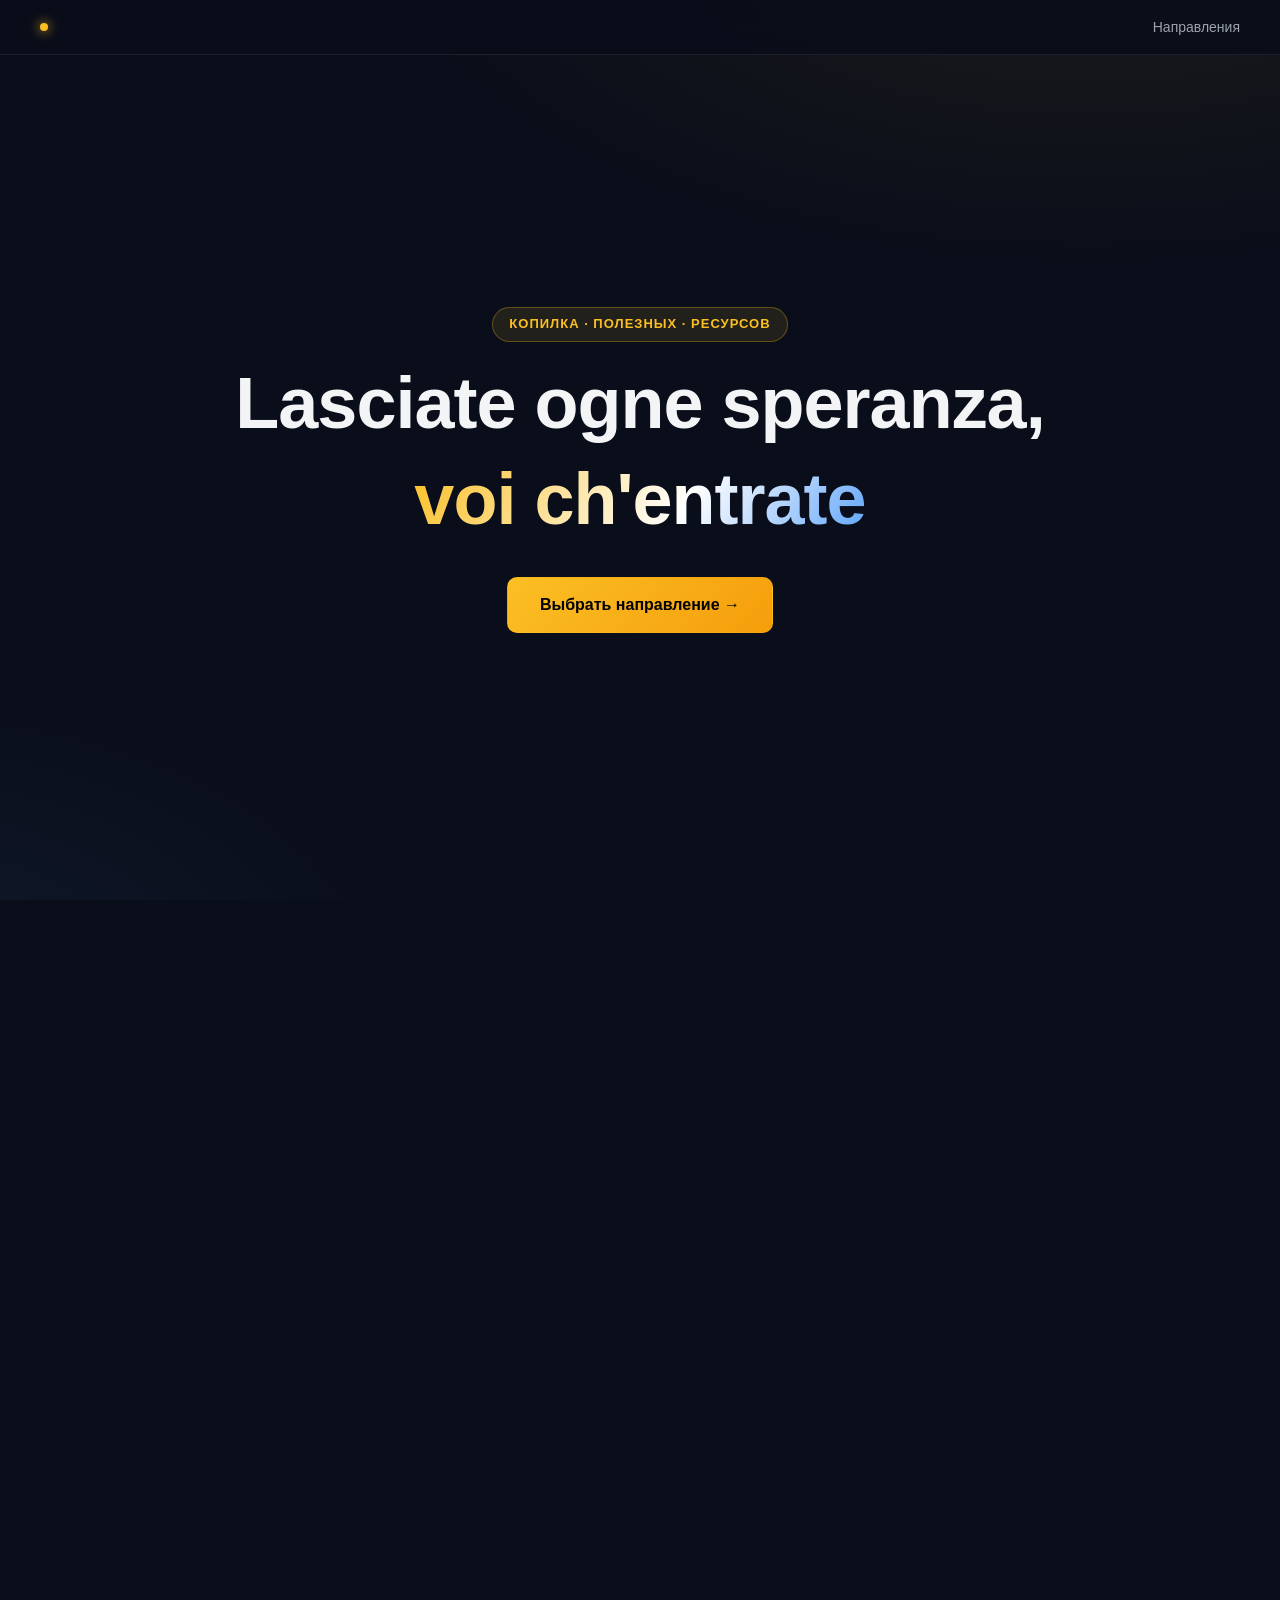
==== index.html @ 6b51346e "28.10" ====
<!DOCTYPE html>
<html lang="ru">
<head>
<meta charset="UTF-8">
<meta name="viewport" content="width=device-width, initial-scale=1.0">
<title>Ваше Имя — Преподаватель языков</title>
<link rel="stylesheet" href="css/base.css">
<link rel="stylesheet" href="css/hub.css">

</head>
<body>

<!-- NAVIGATION -->
<nav class="nav-top">
  <div class="brand">
    <span class="brand-dot"></span>
  </div>
  <div class="nav-links">
    <a href="#directions">Направления</a>

  </div>
</nav>

<!-- HERO -->
<section class="hero">
  <div class="hero-content">
    <div class="hero-badge">Копилка · полезных · ресурсов </div>
    <h1>Lasciate ogne speranza,</h1>
    <h1><span class="grad">voi ch'entrate</span></h1>
    <div class="hero-buttons">
      <a href="#directions" class="btn btn-primary">Выбрать направление →</a>
    </div>
  </div>
</section>

<!-- DIRECTIONS -->
<section class="section" id="directions">
  <h2>Направления</h2>
  <p class="section-lead">Выберите интересующий вас раздел. В каждом — уроки, материалы и интерактивные тесты.</p>
  
  <div class="cards-grid">
    <a href="english/english.html" class="card card-large">
      <div class="card-flag">🇬🇧</div>
      <h3>English</h3>
      <p>Английский язык для IT-колледжа: от рутины до косвенной речи. Интерактивные уроки, тесты с автопроверкой, материалы для самостоятельной работы.</p>
      <div class="card-tags">
        <span class="tag">15+ уроков</span>
        <span class="tag">Тесты</span>
        <span class="tag">Speaking</span>
      </div>
      <div class="card-arrow">Перейти →</div>
    </a>
    
    <a href="deutsch/" class="card card-large">
      <div class="card-flag">🇩🇪</div>
      <h3>Deutsch</h3>
      <p>Немецкий язык: базовый курс для начинающих. Грамматика, лексика, диалоги и произношение.</p>
      <div class="card-tags">
        <span class="tag">Скоро</span>
      </div>
      <div class="card-arrow">Перейти →</div>
    </a>
    
    <a href="linguistic/" class="card card-large">
      <div class="card-flag">📚</div>
      <h3>Linguistic</h3>
      <p>Лингвистика: статьи, исследования, теоретические материалы по языкознанию и методике преподавания.</p>
      <div class="card-tags">
        <span class="tag">Скоро</span>
      </div>
      <div class="card-arrow">Перейти →</div>
    </a>
  </div>
</section>

<!-- ABOUT
<section class="section section-alt" id="about">
  <div class="container-narrow">
    <h2>Обо мне</h2>
    <p class="section-lead">Немного о том, кто стоит за этими материалами.</p>
    <div class="about-text">
      <p>Здесь будет ваш рассказ: образование, опыт, подход к преподаванию, интересы. Этот блок поможет студентам и коллегам узнать вас лучше.</p>
      <p>Можно добавить ссылки на публикации, курсы, проекты.</p>
    </div>
  </div>
</section> -->



<!-- FOOTER -->
<footer class="footer">
  <div class="footer-content">
    <div class="footer-brand">
      <span class="brand-dot"></span>
      <span>Viel Glück · Viel Spaß</span>
    </div>
    <div class="footer-copy">© 2026 · Все материалы сайта</div>
  </div>
</footer>

</body>
</html>
---- css/base.css ----
/* ===== ПЕРЕМЕННЫЕ ===== */
:root {
  --bg: #0a0e1a;
  --bg-2: #111827;
  --accent: #fbbf24;
  --accent-2: #60a5fa;
  --accent-3: #f472b6;
  --accent-4: #34d399;
  --accent-5: #a78bfa;
  --danger: #ef4444;
  --text: #f3f4f6;
  --muted: #9ca3af;
  --border: rgba(255, 255, 255, 0.08);
}

/* ===== БАЗА ===== */
* { margin: 0; padding: 0; box-sizing: border-box; scroll-behavior: smooth; }
html, body {
  height: 100%;
  background: var(--bg);
  color: var(--text);
  font-family: 'Inter', -apple-system, BlinkMacSystemFont, 'Segoe UI', sans-serif;
  line-height: 1.6;
  overflow-x: hidden;
}
a { color: inherit; text-decoration: none; }

/* ===== ТИПОГРАФИКА ===== */
h1 { font-size: clamp(40px, 6vw, 72px); font-weight: 800; line-height: 1.05; letter-spacing: -1px; margin-bottom: 20px; }
h1 .grad {
  background: linear-gradient(120deg, var(--accent) 0%, #fff 60%, var(--accent-2) 100%);
  -webkit-background-clip: text; background-clip: text; -webkit-text-fill-color: transparent;
}
h2 { font-size: clamp(28px, 3.5vw, 44px); font-weight: 700; line-height: 1.15; margin-bottom: 16px; letter-spacing: -0.5px; color: #fff; }
h3 { font-size: 22px; font-weight: 700; margin-bottom: 10px; color: #fff; }
.lead { font-size: clamp(16px, 1.4vw, 20px); color: var(--muted); max-width: 780px; line-height: 1.6; }
.section-lead { font-size: 17px; color: var(--muted); max-width: 700px; margin: 0 auto 40px; text-align: center; }

/* ===== НАВИГАЦИЯ ===== */
.nav-top {
  position: fixed; top: 0; left: 0; right: 0;
  background: rgba(10, 14, 26, 0.9);
  backdrop-filter: blur(12px);
  border-bottom: 1px solid var(--border);
  padding: 16px 40px;
  display: flex; justify-content: space-between; align-items: center;
  z-index: 100;
}
.brand { display: flex; align-items: center; gap: 10px; font-size: 12px; letter-spacing: 2px; text-transform: uppercase; color: var(--muted); font-weight: 600; }
.brand-dot { width: 8px; height: 8px; border-radius: 50%; background: var(--accent); box-shadow: 0 0 12px var(--accent); }
.nav-links { display: flex; gap: 30px; list-style: none; }
.nav-links a { color: var(--muted); font-size: 14px; font-weight: 500; transition: color .2s; }
.nav-links a:hover { color: var(--accent); }

/* ===== КНОПКИ ===== */
.btn { display: inline-block; padding: 14px 32px; font-size: 16px; font-weight: 700; border-radius: 10px; cursor: pointer; transition: all .3s; border: 1px solid transparent; text-align: center; }
.btn-primary { background: linear-gradient(135deg, var(--accent), #f59e0b); color: #000; }
.btn-primary:hover { transform: translateY(-3px); box-shadow: 0 10px 30px rgba(251,191,36,0.3); }
.btn-secondary { background: transparent; border-color: var(--accent); color: var(--accent); }
.btn-secondary:hover { background: rgba(251,191,36,0.1); }

/* ===== УТИЛИТЫ ===== */
.text-accent { color: var(--accent); }
.text-blue { color: var(--accent-2); }
.text-pink { color: var(--accent-3); }
.text-green { color: var(--accent-4); }
.text-purple { color: var(--accent-5); }

@media (max-width: 768px) {
  .nav-top { padding: 14px 20px; flex-direction: column; gap: 10px; }
  .nav-links { gap: 18px; }
}

/* ===== ПЕРЕМЕННЫЕ ===== */
:root {
  --bg: #0a0e1a;
  --bg-2: #111827;
  --accent: #fbbf24;
  --accent-2: #60a5fa;
  --accent-3: #f472b6;
  --accent-4: #34d399;
  --accent-5: #a78bfa;
  --danger: #ef4444;
  --text: #f3f4f6;
  --muted: #9ca3af;
  --border: rgba(255, 255, 255, 0.08);
}

/* ===== БАЗА ===== */
* { margin: 0; padding: 0; box-sizing: border-box; scroll-behavior: smooth; }
html, body {
  height: 100%;
  background: var(--bg);
  color: var(--text);
  font-family: 'Inter', -apple-system, BlinkMacSystemFont, 'Segoe UI', sans-serif;
  line-height: 1.6;
  overflow-x: hidden;
}
a { color: inherit; text-decoration: none; }

/* ===== ТИПОГРАФИКА ===== */
h1 { font-size: clamp(40px, 6vw, 72px); font-weight: 800; line-height: 1.05; letter-spacing: -1px; margin-bottom: 20px; }
h1 .grad {
  background: linear-gradient(120deg, var(--accent) 0%, #fff 60%, var(--accent-2) 100%);
  -webkit-background-clip: text; background-clip: text; -webkit-text-fill-color: transparent;
}
h2 { font-size: clamp(28px, 3.5vw, 44px); font-weight: 700; line-height: 1.15; margin-bottom: 16px; letter-spacing: -0.5px; color: #fff; }
h3 { font-size: 22px; font-weight: 700; margin-bottom: 10px; color: #fff; }
.lead { font-size: clamp(16px, 1.4vw, 20px); color: var(--muted); max-width: 780px; line-height: 1.6; }
.section-lead { font-size: 17px; color: var(--muted); max-width: 700px; margin: 0 auto 40px; text-align: center; }

/* ===== НАВИГАЦИЯ ===== */
.nav-top {
  position: fixed; top: 0; left: 0; right: 0;
  background: rgba(10, 14, 26, 0.9);
  backdrop-filter: blur(12px);
  border-bottom: 1px solid var(--border);
  padding: 16px 40px;
  display: flex; justify-content: space-between; align-items: center;
  z-index: 100;
}
.brand { display: flex; align-items: center; gap: 10px; font-size: 12px; letter-spacing: 2px; text-transform: uppercase; color: var(--muted); font-weight: 600; }
.brand-dot { width: 8px; height: 8px; border-radius: 50%; background: var(--accent); box-shadow: 0 0 12px var(--accent); }
.nav-links { display: flex; gap: 30px; list-style: none; }
.nav-links a { color: var(--muted); font-size: 14px; font-weight: 500; transition: color .2s; }
.nav-links a:hover { color: var(--accent); }

/* ===== HERO ===== */
.hero {
  min-height: 100vh;
  display: flex;
  align-items: center;
  justify-content: center;
  text-align: center;
  padding: 120px 20px 80px;
  background:
    radial-gradient(1200px 600px at 85% -10%, rgba(251,191,36,0.08), transparent 60%),
    radial-gradient(900px 500px at -10% 110%, rgba(96,165,250,0.08), transparent 60%);
}
.hero-content { max-width: 900px; }
.hero-badge {
  display: inline-block;
  padding: 6px 16px;
  background: rgba(251,191,36,0.1);
  border: 1px solid rgba(251,191,36,0.3);
  border-radius: 20px;
  color: var(--accent);
  font-size: 13px;
  letter-spacing: 1px;
  margin-bottom: 24px;
  text-transform: uppercase;
  font-weight: 600;
}
.hero-buttons {
  margin-top: 40px;
  display: flex;
  gap: 15px;
  justify-content: center;
  flex-wrap: wrap;
}

/* ===== КНОПКИ ===== */
.btn { display: inline-block; padding: 14px 32px; font-size: 16px; font-weight: 700; border-radius: 10px; cursor: pointer; transition: all .3s; border: 1px solid transparent; text-align: center; }
.btn-primary { background: linear-gradient(135deg, var(--accent), #f59e0b); color: #000; }
.btn-primary:hover { transform: translateY(-3px); box-shadow: 0 10px 30px rgba(251,191,36,0.3); }
.btn-secondary { background: transparent; border-color: var(--accent); color: var(--accent); }
.btn-secondary:hover { background: rgba(251,191,36,0.1); }

/* ===== СЕКЦИИ ===== */
.section { padding: 100px 20px; text-align: center; }
.section-alt { background: var(--bg-2); }
.container-narrow { max-width: 800px; margin: 0 auto; }

/* ===== КАРТОЧКИ НАПРАВЛЕНИЙ ===== */
.cards-grid {
  display: grid;
  grid-template-columns: repeat(auto-fit, minmax(320px, 1fr));
  gap: 24px;
  max-width: 1200px;
  margin: 0 auto;
}
.card {
  background: rgba(255,255,255,0.03);
  border: 1px solid var(--border);
  border-radius: 16px;
  padding: 32px;
  text-align: left;
  transition: all .3s;
  position: relative;
  overflow: hidden;
}
.card:hover {
  transform: translateY(-5px);
  border-color: var(--accent);
  box-shadow: 0 15px 40px rgba(251,191,36,0.15);
}
.card-flag { font-size: 56px; margin-bottom: 16px; }
.card h3 { font-size: 28px; margin-bottom: 12px; }
.card p { color: var(--muted); font-size: 15px; line-height: 1.6; margin-bottom: 16px; }
.card-tags { display: flex; gap: 8px; flex-wrap: wrap; margin-bottom: 20px; }
.tag {
  padding: 4px 12px;
  background: rgba(251,191,36,0.1);
  color: var(--accent);
  border-radius: 20px;
  font-size: 12px;
  font-weight: 600;
  letter-spacing: 0.5px;
}
.card-arrow {
  color: var(--accent);
  font-weight: 600;
  font-size: 14px;
  letter-spacing: 0.5px;
  transition: transform .2s;
}
.card:hover .card-arrow { transform: translateX(5px); }

/* ===== ABOUT ===== */
.about-text {
  text-align: left;
  background: rgba(255,255,255,0.03);
  border: 1px solid var(--border);
  border-radius: 16px;
  padding: 32px;
  font-size: 17px;
  line-height: 1.8;
  color: #d1d5db;
}
.about-text p { margin-bottom: 16px; }
.about-text p:last-child { margin-bottom: 0; }

/* ===== КОНТАКТЫ ===== */
.contacts-grid {
  display: grid;
  grid-template-columns: repeat(auto-fit, minmax(220px, 1fr));
  gap: 20px;
  max-width: 800px;
  margin: 0 auto;
}
.contact-card {
  background: rgba(255,255,255,0.03);
  border: 1px solid var(--border);
  border-radius: 12px;
  padding: 24px;
  text-align: center;
  transition: all .3s;
}
.contact-card:hover {
  border-color: var(--accent);
  transform: translateY(-3px);
}
.contact-icon { font-size: 36px; margin-bottom: 10px; }
.contact-label { font-size: 12px; color: var(--muted); text-transform: uppercase; letter-spacing: 1px; margin-bottom: 6px; }
.contact-value { color: var(--accent); font-weight: 600; font-size: 15px; word-break: break-all; }

/* ===== FOOTER ===== */
.footer {
  border-top: 1px solid var(--border);
  padding: 30px 40px;
  background: var(--bg-2);
}
.footer-content {
  max-width: 1200px;
  margin: 0 auto;
  display: flex;
  justify-content: space-between;
  align-items: center;
  flex-wrap: wrap;
  gap: 15px;
}
.footer-brand { display: flex; align-items: center; gap: 10px; font-size: 13px; color: var(--muted); }
.footer-copy { font-size: 13px; color: var(--muted); }

/* ===== АДАПТИВ ===== */
@media (max-width: 768px) {
  .nav-top { padding: 14px 20px; flex-direction: column; gap: 10px; }
  .nav-links { gap: 18px; }
  .section { padding: 60px 20px; }
  .hero { padding: 100px 20px 60px; }
  .card { padding: 24px; }
  .footer-content { flex-direction: column; text-align: center; }
}

/* ===== УТИЛИТЫ ===== */
.text-accent { color: var(--accent); }
.text-blue { color: var(--accent-2); }
.text-pink { color: var(--accent-3); }
.text-green { color: var(--accent-4); }
.text-purple { color: var(--accent-5); }
---- css/hub.css ----
/* ===== HUB STYLES ===== */

.hub-container {
  max-width: 1200px;
  margin: 0 auto;
  padding: 100px 20px 60px;
}

.hub-header {
  text-align: center;
  margin-bottom: 60px;
}

.hub-flag {
  font-size: 80px;
  margin-bottom: 20px;
}

.hub-section {
  margin-bottom: 60px;
}

.hub-section h2 {
  text-align: center;
  margin-bottom: 10px;
}

.hub-grid {
  display: grid;
  grid-template-columns: repeat(auto-fit, minmax(320px, 1fr));
  gap: 20px;
  margin-top: 30px;
}

.hub-card {
  background: rgba(255,255,255,0.03);
  border: 1px solid var(--border);
  border-radius: 16px;
  padding: 28px;
  text-decoration: none;
  color: inherit;
  transition: all 0.3s;
  display: flex;
  gap: 20px;
  align-items: flex-start;
  position: relative;
}

.hub-card:hover {
  transform: translateY(-5px);
  border-color: var(--accent);
  box-shadow: 0 15px 40px rgba(251,191,36,0.15);
}

.hub-card-num {
  font-size: 48px;
  font-weight: 900;
  color: var(--accent);
  flex-shrink: 0;
  line-height: 1;
}

.hub-card-content {
  flex: 1;
}

.hub-card-content h3 {
  font-size: 20px;
  margin-bottom: 8px;
  color: #fff;
}

.hub-card-content p {
  color: var(--muted);
  font-size: 14px;
  line-height: 1.5;
  margin-bottom: 12px;
}

.hub-card-meta {
  display: flex;
  gap: 8px;
  flex-wrap: wrap;
}

.hub-tag {
  padding: 4px 10px;
  background: rgba(251,191,36,0.1);
  color: var(--accent);
  border-radius: 20px;
  font-size: 12px;
  font-weight: 600;
}

.hub-card-arrow {
  color: var(--accent);
  font-weight: 600;
  font-size: 14px;
  position: absolute;
  right: 28px;
  bottom: 28px;
  transition: transform 0.2s;
}

.hub-card:hover .hub-card-arrow {
  transform: translateX(5px);
}

.hub-footer {
  text-align: center;
  margin-top: 60px;
}

.loading, .empty, .error {
  text-align: center;
  padding: 40px;
  color: var(--muted);
  font-size: 16px;
  grid-column: 1 / -1;
}

.error {
  color: #fca5a5;
  background: rgba(239,68,68,0.1);
  border: 1px solid var(--danger);
  border-radius: 12px;
}

.error small {
  display: block;
  margin-top: 10px;
  font-size: 13px;
  opacity: 0.8;
}

@media (max-width: 768px) {
  .hub-container { padding: 80px 15px 40px; }
  .hub-flag { font-size: 60px; }
  .hub-card { flex-direction: column; gap: 15px; }
  .hub-card-arrow { position: static; margin-top: 10px; }
}


/* ===== ПАРЫ МАТЕРИАЛ + ТЕСТ ===== */

.pairs-list {
  display: flex;
  flex-direction: column;
  gap: 20px;
  margin-top: 30px;
}

.pair-card {
  display: grid;
  grid-template-columns: 1fr auto 1fr;
  gap: 20px;
  align-items: stretch;
  background: rgba(255,255,255,0.02);
  border: 1px solid var(--border);
  border-radius: 16px;
  padding: 24px;
  transition: all 0.3s;
}

.pair-card:hover {
  border-color: var(--accent);
  box-shadow: 0 10px 30px rgba(251,191,36,0.1);
}

.pair-material-link {
  display: flex;
  gap: 20px;
  text-decoration: none;
  color: inherit;
  align-items: flex-start;
}

.pair-num {
  font-size: 48px;
  font-weight: 900;
  color: var(--accent);
  flex-shrink: 0;
  line-height: 1;
}

.pair-content {
  flex: 1;
}

.pair-type {
  font-size: 11px;
  color: var(--muted);
  text-transform: uppercase;
  letter-spacing: 1.5px;
  margin-bottom: 6px;
  font-weight: 600;
}

.pair-content h3 {
  font-size: 20px;
  margin-bottom: 8px;
  color: #fff;
}

.pair-content p {
  color: var(--muted);
  font-size: 14px;
  line-height: 1.5;
  margin-bottom: 12px;
}

.pair-arrow {
  display: flex;
  align-items: center;
  justify-content: center;
  font-size: 32px;
  color: var(--accent);
  font-weight: 300;
}

.pair-test {
  display: flex;
  align-items: center;
}

.pair-test-btn {
  display: flex;
  flex-direction: column;
  gap: 8px;
  padding: 20px;
  background: linear-gradient(135deg, rgba(96,165,250,0.1), rgba(167,139,250,0.1));
  border: 1px solid rgba(96,165,250,0.3);
  border-radius: 12px;
  text-decoration: none;
  color: var(--accent-2);
  font-weight: 700;
  font-size: 16px;
  transition: all 0.3s;
  width: 100%;
  text-align: center;
}

.pair-test-btn:hover {
  transform: translateY(-3px);
  border-color: var(--accent-2);
  box-shadow: 0 10px 25px rgba(96,165,250,0.2);
  color: #fff;
}

.pair-test-meta {
  font-size: 12px;
  color: var(--muted);
  font-weight: 500;
}

.pair-no-test {
  width: 100%;
  padding: 20px;
  text-align: center;
  color: var(--muted);
  font-size: 14px;
  font-style: italic;
  background: rgba(255,255,255,0.02);
  border: 1px dashed var(--border);
  border-radius: 12px;
}

/* ===== ИТОГОВЫЙ ТЕСТ ===== */

.final-section {
  margin-top: 80px;
  padding-top: 60px;
  border-top: 2px solid var(--border);
}

.final-test-card {
  display: flex;
  gap: 30px;
  align-items: center;
  padding: 40px;
  background: linear-gradient(135deg, rgba(251,191,36,0.08), rgba(52,211,153,0.08));
  border: 2px solid var(--accent);
  border-radius: 20px;
  text-decoration: none;
  color: inherit;
  transition: all 0.3s;
  max-width: 900px;
  margin: 30px auto 0;
}

.final-test-card:hover {
  transform: translateY(-5px);
  box-shadow: 0 20px 50px rgba(251,191,36,0.25);
  border-color: var(--accent-4);
}

.final-test-icon {
  font-size: 72px;
  flex-shrink: 0;
}

.final-test-content {
  flex: 1;
}

.final-test-label {
  font-size: 12px;
  letter-spacing: 3px;
  color: var(--accent);
  font-weight: 700;
  margin-bottom: 8px;
  text-transform: uppercase;
}

.final-test-content h3 {
  font-size: 28px;
  margin-bottom: 10px;
  color: #fff;
}

.final-test-content p {
  color: var(--muted);
  font-size: 15px;
  margin-bottom: 15px;
}

.final-test-arrow {
  font-size: 20px;
  color: var(--accent);
  font-weight: 700;
  transition: transform 0.2s;
}

.final-test-card:hover .final-test-arrow {
  transform: translateX(8px);
}

/* ===== ПОДЗАГОЛОВОК СЕКЦИИ ===== */

.section-subtitle {
  font-size: 18px;
  color: var(--accent-2);
  margin: 30px 0 15px;
  font-weight: 600;
  letter-spacing: 0.5px;
}

/* ===== АДАПТИВ ===== */

@media (max-width: 900px) {
  .pair-card {
    grid-template-columns: 1fr;
    gap: 15px;
  }
  .pair-arrow {
    font-size: 24px;
    transform: rotate(90deg);
    padding: 5px 0;
  }
  .final-test-card {
    flex-direction: column;
    text-align: center;
    padding: 30px 20px;
    gap: 15px;
  }
  .final-test-icon {
    font-size: 56px;
  }
  .final-test-content h3 {
    font-size: 22px;
  }
}


/* ===== ПЕРЕКЛЮЧАТЕЛЬ ГРУПП ===== */

.group-switcher {
  background: rgba(255,255,255,0.03);
  border: 1px solid var(--border);
  border-radius: 16px;
  padding: 24px;
  margin-bottom: 40px;
  text-align: center;
}

.group-switcher-label {
  font-size: 14px;
  color: var(--muted);
  margin-bottom: 15px;
  letter-spacing: 0.5px;
  text-transform: uppercase;
  font-weight: 600;
}

.group-buttons {
  display: flex;
  gap: 10px;
  justify-content: center;
  flex-wrap: wrap;
}

.group-btn {
  padding: 10px 22px;
  background: rgba(255,255,255,0.05);
  border: 1px solid var(--border);
  border-radius: 10px;
  color: var(--text);
  font-size: 14px;
  font-weight: 600;
  cursor: pointer;
  transition: all 0.2s;
  font-family: inherit;
}

.group-btn:hover {
  border-color: var(--accent);
  background: rgba(251,191,36,0.05);
}

.group-btn.active {
  background: linear-gradient(135deg, var(--accent), #f59e0b);
  color: #000;
  border-color: var(--accent);
}

/* ===== МЕТОЧКИ ГРУПП И ФОРМАТА ===== */

.group-badge {
  background: rgba(167,139,250,0.15) !important;
  color: var(--accent-5) !important;
  font-size: 11px !important;
}

.format-badge.html {
  background: rgba(167,139,250,0.15) !important;
  color: var(--accent-5) !important;
}

.format-badge.md {
  background: rgba(96,165,250,0.15) !important;
  color: var(--accent-2) !important;
}

/* ===== АДАПТИВ ДЛЯ ПЕРЕКЛЮЧАТЕЛЯ ===== */

@media (max-width: 768px) {
  .group-switcher {
    padding: 18px 15px;
  }
  .group-btn {
    padding: 8px 16px;
    font-size: 13px;
  }
}
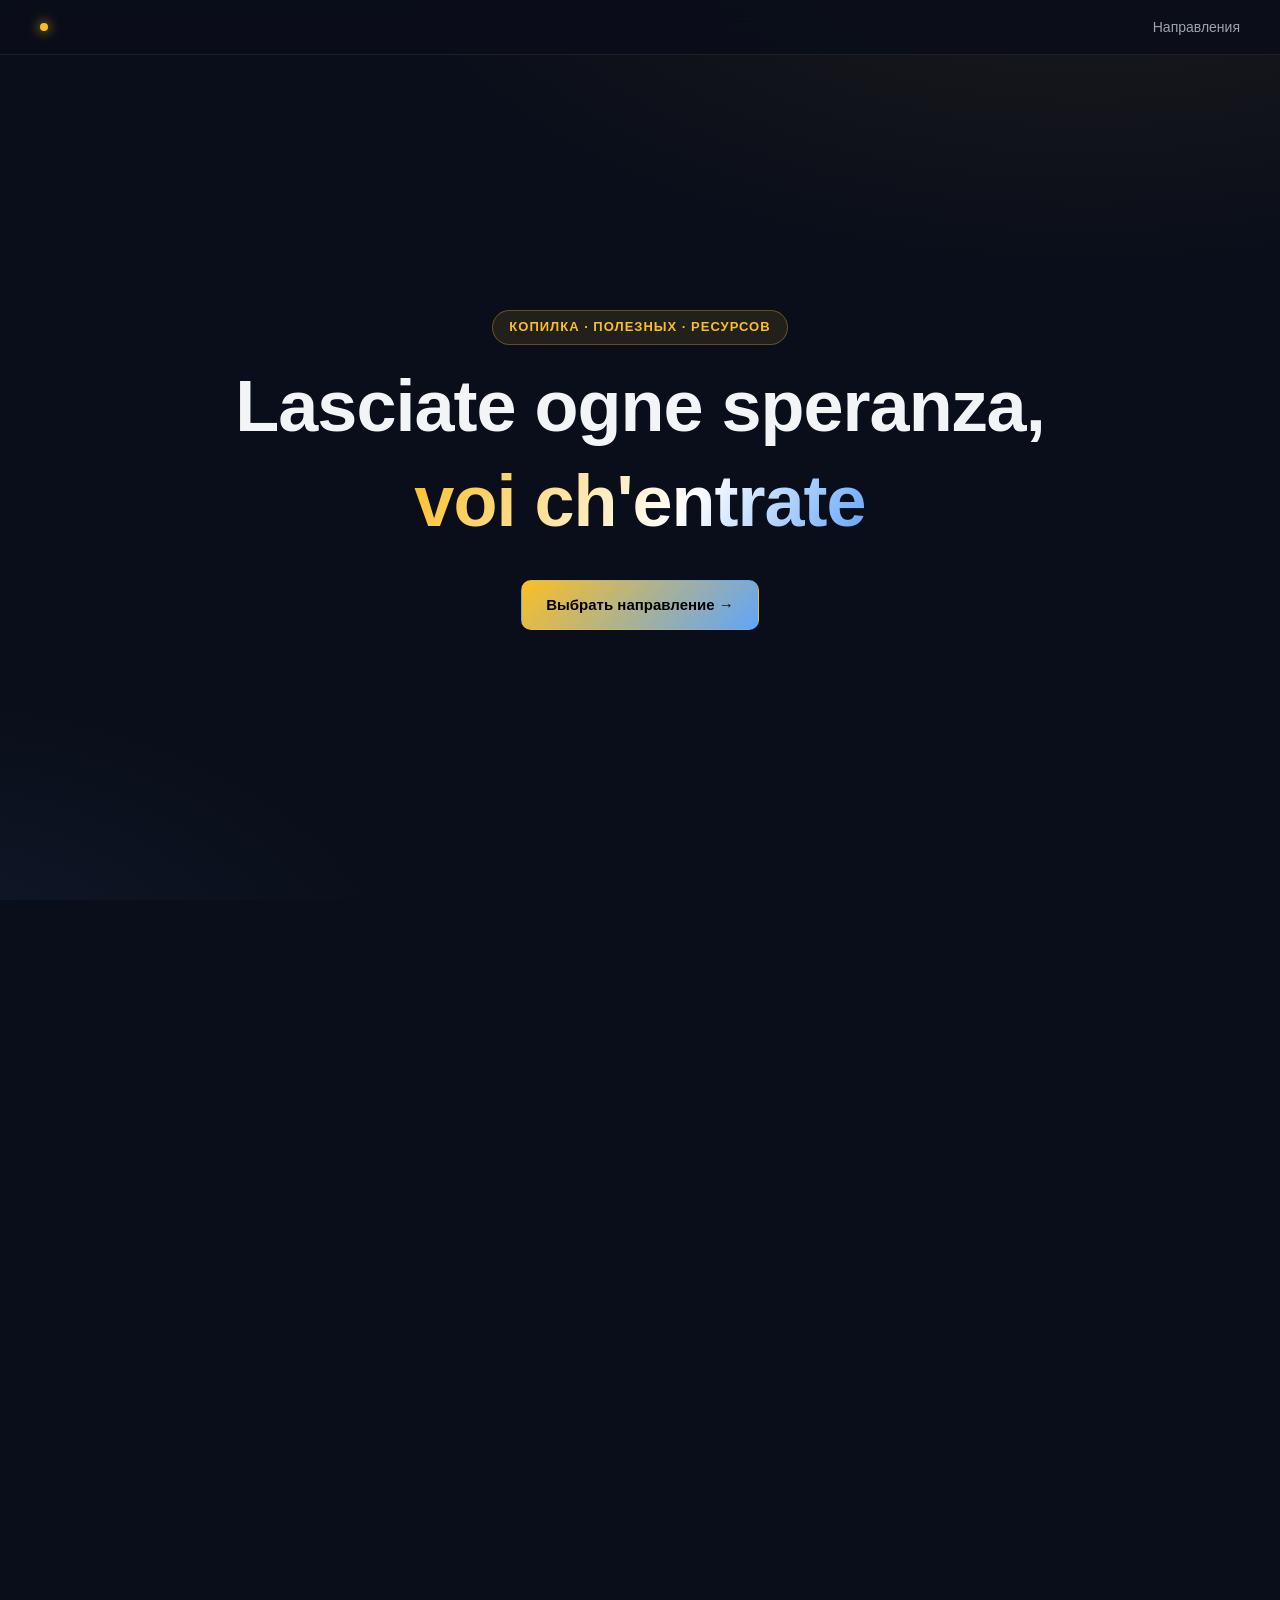
==== commit f148c2f9: "18.11" ====
--- a/index.html
+++ b/index.html
@@ -3,7 +3,7 @@
 <head>
 <meta charset="UTF-8">
 <meta name="viewport" content="width=device-width, initial-scale=1.0">
-<title>Ваше Имя — Преподаватель языков</title>
+<title>Drei Kameraden</title>
 <link rel="stylesheet" href="css/base.css">
 <link rel="stylesheet" href="css/hub.css">
 
@@ -51,7 +51,7 @@
       <div class="card-arrow">Перейти →</div>
     </a>
     
-    <a href="deutsch/" class="card card-large">
+    <a href="deutsch/deutsch.html" class="card card-large">
       <div class="card-flag">🇩🇪</div>
       <h3>Deutsch</h3>
       <p>Немецкий язык: базовый курс для начинающих. Грамматика, лексика, диалоги и произношение.</p>
@@ -85,8 +85,6 @@
   </div>
 </section> -->
 
-
-
 <!-- FOOTER -->
 <footer class="footer">
   <div class="footer-content">
--- a/css/base.css
+++ b/css/base.css
@@ -1,4 +1,7 @@
-/* ===== ПЕРЕМЕННЫЕ ===== */
+/* =========================================================
+   BASE — переменные, сброс, типографика, общие компоненты
+   ========================================================= */
+
 :root {
   --bg: #0a0e1a;
   --bg-2: #111827;
@@ -11,10 +14,41 @@
   --text: #f3f4f6;
   --muted: #9ca3af;
   --border: rgba(255, 255, 255, 0.08);
-}
-
-/* ===== БАЗА ===== */
-* { margin: 0; padding: 0; box-sizing: border-box; scroll-behavior: smooth; }
+  --card-bg: rgba(255, 255, 255, 0.03);
+  --btn-bg: rgba(255, 255, 255, 0.08);
+  --nav-bg: rgba(10, 14, 26, 0.9);
+  --heading: #fff;
+  --shadow-accent: rgba(251, 191, 36, 0.3);
+  --accent-soft: rgba(251, 191, 36, 0.1);
+  --accent-border: rgba(251, 191, 36, 0.3);
+}
+
+[data-theme="light"] {
+  --bg: #ffffff;
+  --bg-2: #f8fafc;
+  --accent: #d97706;
+  --accent-2: #2563eb;
+  --accent-3: #db2777;
+  --accent-4: #059669;
+  --accent-5: #7c3aed;
+  --danger: #dc2626;
+  --text: #111827;
+  --muted: #6b7280;
+  --border: rgba(0, 0, 0, 0.1);
+  --card-bg: rgba(0, 0, 0, 0.03);
+  --btn-bg: rgba(0, 0, 0, 0.06);
+  --nav-bg: rgba(255, 255, 255, 0.9);
+  --heading: #111827;
+  --shadow-accent: rgba(217, 119, 6, 0.25);
+  --accent-soft: rgba(217, 119, 6, 0.1);
+  --accent-border: rgba(217, 119, 6, 0.3);
+}
+[data-theme="light"] li,
+[data-theme="light"] tbody { color: #000; }
+
+/* ---------- Сброс ---------- */
+* { margin: 0; padding: 0; box-sizing: border-box; }
+html { scroll-behavior: smooth; }
 html, body {
   height: 100%;
   background: var(--bg);
@@ -23,97 +57,92 @@
   line-height: 1.6;
   overflow-x: hidden;
 }
+body { transition: background .2s, color .2s; }
 a { color: inherit; text-decoration: none; }
 
-/* ===== ТИПОГРАФИКА ===== */
-h1 { font-size: clamp(40px, 6vw, 72px); font-weight: 800; line-height: 1.05; letter-spacing: -1px; margin-bottom: 20px; }
+/* ---------- Футер (общий для всех страниц) ---------- */
+.footer {
+  border-top: 1px solid var(--border);
+  padding: 30px 40px;
+  background: var(--bg-2);
+}
+.footer-content {
+  max-width: 1200px;
+  margin: 0 auto;
+  display: flex;
+  justify-content: space-between;
+  align-items: center;
+  flex-wrap: wrap;
+  gap: 15px;
+}
+.footer-brand {
+  display: flex;
+  align-items: center;
+  gap: 10px;
+  font-size: 13px;
+  color: var(--muted);
+}
+.footer-copy {
+  font-size: 13px;
+  color: var(--muted);
+}
+
+@media (max-width: 768px) {
+  .footer { padding: 24px 20px; }
+  .footer-content { flex-direction: column; text-align: center; }
+}
+
+
+@media (prefers-reduced-motion: reduce) {
+  html { scroll-behavior: auto; }
+  *, *::before, *::after {
+    animation-duration: .01ms !important;
+    animation-iteration-count: 1 !important;
+    transition-duration: .01ms !important;
+  }
+}
+
+/* ---------- Типографика ---------- */
+h1 {
+  font-size: clamp(40px, 6vw, 72px);
+  font-weight: 800;
+  line-height: 1.05;
+  letter-spacing: -1px;
+  margin-bottom: 20px;
+}
 h1 .grad {
-  background: linear-gradient(120deg, var(--accent) 0%, #fff 60%, var(--accent-2) 100%);
-  -webkit-background-clip: text; background-clip: text; -webkit-text-fill-color: transparent;
-}
-h2 { font-size: clamp(28px, 3.5vw, 44px); font-weight: 700; line-height: 1.15; margin-bottom: 16px; letter-spacing: -0.5px; color: #fff; }
-h3 { font-size: 22px; font-weight: 700; margin-bottom: 10px; color: #fff; }
+  background: linear-gradient(120deg, var(--accent) 0%, var(--heading) 60%, var(--accent-2) 100%);
+  -webkit-background-clip: text;
+  background-clip: text;
+  -webkit-text-fill-color: transparent;
+}
+h2 {
+  font-size: clamp(28px, 3.5vw, 44px);
+  font-weight: 700;
+  line-height: 1.15;
+  margin-bottom: 16px;
+  letter-spacing: -0.5px;
+  color: var(--heading);
+}
+h3 { font-size: 22px; font-weight: 700; margin-bottom: 10px; color: var(--heading); }
 .lead { font-size: clamp(16px, 1.4vw, 20px); color: var(--muted); max-width: 780px; line-height: 1.6; }
 .section-lead { font-size: 17px; color: var(--muted); max-width: 700px; margin: 0 auto 40px; text-align: center; }
 
-/* ===== НАВИГАЦИЯ ===== */
-.nav-top {
-  position: fixed; top: 0; left: 0; right: 0;
-  background: rgba(10, 14, 26, 0.9);
-  backdrop-filter: blur(12px);
-  border-bottom: 1px solid var(--border);
-  padding: 16px 40px;
-  display: flex; justify-content: space-between; align-items: center;
-  z-index: 100;
-}
-.brand { display: flex; align-items: center; gap: 10px; font-size: 12px; letter-spacing: 2px; text-transform: uppercase; color: var(--muted); font-weight: 600; }
-.brand-dot { width: 8px; height: 8px; border-radius: 50%; background: var(--accent); box-shadow: 0 0 12px var(--accent); }
-.nav-links { display: flex; gap: 30px; list-style: none; }
-.nav-links a { color: var(--muted); font-size: 14px; font-weight: 500; transition: color .2s; }
-.nav-links a:hover { color: var(--accent); }
-
-/* ===== КНОПКИ ===== */
-.btn { display: inline-block; padding: 14px 32px; font-size: 16px; font-weight: 700; border-radius: 10px; cursor: pointer; transition: all .3s; border: 1px solid transparent; text-align: center; }
-.btn-primary { background: linear-gradient(135deg, var(--accent), #f59e0b); color: #000; }
-.btn-primary:hover { transform: translateY(-3px); box-shadow: 0 10px 30px rgba(251,191,36,0.3); }
-.btn-secondary { background: transparent; border-color: var(--accent); color: var(--accent); }
-.btn-secondary:hover { background: rgba(251,191,36,0.1); }
-
-/* ===== УТИЛИТЫ ===== */
+/* ---------- Утилиты ---------- */
 .text-accent { color: var(--accent); }
 .text-blue { color: var(--accent-2); }
 .text-pink { color: var(--accent-3); }
 .text-green { color: var(--accent-4); }
 .text-purple { color: var(--accent-5); }
-
-@media (max-width: 768px) {
-  .nav-top { padding: 14px 20px; flex-direction: column; gap: 10px; }
-  .nav-links { gap: 18px; }
-}
-
-/* ===== ПЕРЕМЕННЫЕ ===== */
-:root {
-  --bg: #0a0e1a;
-  --bg-2: #111827;
-  --accent: #fbbf24;
-  --accent-2: #60a5fa;
-  --accent-3: #f472b6;
-  --accent-4: #34d399;
-  --accent-5: #a78bfa;
-  --danger: #ef4444;
-  --text: #f3f4f6;
-  --muted: #9ca3af;
-  --border: rgba(255, 255, 255, 0.08);
-}
-
-/* ===== БАЗА ===== */
-* { margin: 0; padding: 0; box-sizing: border-box; scroll-behavior: smooth; }
-html, body {
-  height: 100%;
-  background: var(--bg);
-  color: var(--text);
-  font-family: 'Inter', -apple-system, BlinkMacSystemFont, 'Segoe UI', sans-serif;
-  line-height: 1.6;
-  overflow-x: hidden;
-}
-a { color: inherit; text-decoration: none; }
-
-/* ===== ТИПОГРАФИКА ===== */
-h1 { font-size: clamp(40px, 6vw, 72px); font-weight: 800; line-height: 1.05; letter-spacing: -1px; margin-bottom: 20px; }
-h1 .grad {
-  background: linear-gradient(120deg, var(--accent) 0%, #fff 60%, var(--accent-2) 100%);
-  -webkit-background-clip: text; background-clip: text; -webkit-text-fill-color: transparent;
-}
-h2 { font-size: clamp(28px, 3.5vw, 44px); font-weight: 700; line-height: 1.15; margin-bottom: 16px; letter-spacing: -0.5px; color: #fff; }
-h3 { font-size: 22px; font-weight: 700; margin-bottom: 10px; color: #fff; }
-.lead { font-size: clamp(16px, 1.4vw, 20px); color: var(--muted); max-width: 780px; line-height: 1.6; }
-.section-lead { font-size: 17px; color: var(--muted); max-width: 700px; margin: 0 auto 40px; text-align: center; }
-
-/* ===== НАВИГАЦИЯ ===== */
+.hidden { display: none !important; }
+
+
+/* ---------- Навигация ---------- */
 .nav-top {
   position: fixed; top: 0; left: 0; right: 0;
-  background: rgba(10, 14, 26, 0.9);
+  background: var(--nav-bg);
   backdrop-filter: blur(12px);
+  -webkit-backdrop-filter: blur(12px);
   border-bottom: 1px solid var(--border);
   padding: 16px 40px;
   display: flex; justify-content: space-between; align-items: center;
@@ -121,170 +150,143 @@
 }
 .brand { display: flex; align-items: center; gap: 10px; font-size: 12px; letter-spacing: 2px; text-transform: uppercase; color: var(--muted); font-weight: 600; }
 .brand-dot { width: 8px; height: 8px; border-radius: 50%; background: var(--accent); box-shadow: 0 0 12px var(--accent); }
-.nav-links { display: flex; gap: 30px; list-style: none; }
+.nav-links { display: flex; gap: 30px; list-style: none; align-items: center; }
 .nav-links a { color: var(--muted); font-size: 14px; font-weight: 500; transition: color .2s; }
 .nav-links a:hover { color: var(--accent); }
 
-/* ===== HERO ===== */
-.hero {
-  min-height: 100vh;
-  display: flex;
+
+
+
+/* ---------- Кнопки ---------- */
+.btn {
+  display: inline-block;
+  padding: 12px 24px;
+  font-size: 15px;
+  font-weight: 700;
+  border-radius: 10px;
+  cursor: pointer;
+  transition: all .25s;
+  border: 1px solid transparent;
+  text-align: center;
+  font-family: inherit;
+  color: var(--text);
+  background: var(--btn-bg);
+}
+.btn:hover { transform: translateY(-2px); }
+.btn-primary { background: linear-gradient(135deg, var(--accent), var(--accent-2)); color: #000; }
+.btn-primary:hover { box-shadow: 0 10px 30px var(--shadow-accent); }
+.btn-secondary { background: transparent; border-color: var(--accent); color: var(--accent); }
+.btn-secondary:hover { background: var(--accent-soft); }
+
+.theme-btn {
+  background: var(--btn-bg);
+  border: 1px solid var(--border);
+  color: var(--text);
+  width: 40px; height: 40px;
+  border-radius: 8px;
+  cursor: pointer;
+  font-size: 18px;
+  display: inline-flex;
   align-items: center;
   justify-content: center;
-  text-align: center;
-  padding: 120px 20px 80px;
-  background:
-    radial-gradient(1200px 600px at 85% -10%, rgba(251,191,36,0.08), transparent 60%),
-    radial-gradient(900px 500px at -10% 110%, rgba(96,165,250,0.08), transparent 60%);
-}
-.hero-content { max-width: 900px; }
-.hero-badge {
+  transition: background .2s;
+}
+.theme-btn:hover { background: var(--card-bg); }
+
+/* ---------- Поля ввода ---------- */
+.input-field {
+  width: 100%;
+  padding: 12px 16px;
+  margin-bottom: 8px;
+  background: var(--card-bg);
+  border: 1px solid var(--border);
+  border-radius: 10px;
+  color: var(--text);
+  font-size: 15px;
+  font-family: inherit;
+  outline: none;
+  transition: border-color .2s, background .2s;
+}
+.input-field:focus { border-color: var(--accent); }
+.input-field::placeholder { color: var(--muted); }
+select.input-field option { background: var(--bg-2); color: var(--text); }
+textarea.input-field { resize: vertical; min-height: 60px; font-family: monospace; }
+
+/* ---------- Прогресс ---------- */
+.progress-bar { height: 8px; background: var(--border); border-radius: 4px; overflow: hidden; margin: 10px 0; }
+.progress-fill { height: 100%; background: linear-gradient(90deg, var(--accent-2), var(--accent)); transition: width .5s; }
+
+/* ---------- Вариант ответа (тесты + игры) ---------- */
+.opt {
+  display: block;
+  width: 100%;
+  padding: 14px 18px;
+  margin: 8px 0;
+  background: var(--btn-bg);
+  border: 1px solid var(--border);
+  color: var(--text);
+  border-radius: 10px;
+  cursor: pointer;
+  transition: all .2s;
+  font-size: 15px;
+  text-align: left;
+  font-family: inherit;
+}
+.opt:hover { border-color: var(--accent); background: var(--card-bg); }
+.opt.correct { background: rgba(52, 211, 153, .2); border-color: var(--accent-4); color: var(--accent-4); }
+.opt.wrong { background: rgba(239, 68, 68, .15); border-color: var(--danger); color: #fca5a5; }
+
+/* ---------- Чип / бейдж ---------- */
+.chip {
   display: inline-block;
-  padding: 6px 16px;
-  background: rgba(251,191,36,0.1);
-  border: 1px solid rgba(251,191,36,0.3);
-  border-radius: 20px;
-  color: var(--accent);
-  font-size: 13px;
-  letter-spacing: 1px;
-  margin-bottom: 24px;
-  text-transform: uppercase;
-  font-weight: 600;
-}
-.hero-buttons {
-  margin-top: 40px;
-  display: flex;
-  gap: 15px;
-  justify-content: center;
-  flex-wrap: wrap;
-}
-
-/* ===== КНОПКИ ===== */
-.btn { display: inline-block; padding: 14px 32px; font-size: 16px; font-weight: 700; border-radius: 10px; cursor: pointer; transition: all .3s; border: 1px solid transparent; text-align: center; }
-.btn-primary { background: linear-gradient(135deg, var(--accent), #f59e0b); color: #000; }
-.btn-primary:hover { transform: translateY(-3px); box-shadow: 0 10px 30px rgba(251,191,36,0.3); }
-.btn-secondary { background: transparent; border-color: var(--accent); color: var(--accent); }
-.btn-secondary:hover { background: rgba(251,191,36,0.1); }
-
-/* ===== СЕКЦИИ ===== */
-.section { padding: 100px 20px; text-align: center; }
-.section-alt { background: var(--bg-2); }
-.container-narrow { max-width: 800px; margin: 0 auto; }
-
-/* ===== КАРТОЧКИ НАПРАВЛЕНИЙ ===== */
-.cards-grid {
-  display: grid;
-  grid-template-columns: repeat(auto-fit, minmax(320px, 1fr));
-  gap: 24px;
-  max-width: 1200px;
-  margin: 0 auto;
-}
-.card {
-  background: rgba(255,255,255,0.03);
-  border: 1px solid var(--border);
-  border-radius: 16px;
-  padding: 32px;
-  text-align: left;
-  transition: all .3s;
-  position: relative;
-  overflow: hidden;
-}
-.card:hover {
-  transform: translateY(-5px);
-  border-color: var(--accent);
-  box-shadow: 0 15px 40px rgba(251,191,36,0.15);
-}
-.card-flag { font-size: 56px; margin-bottom: 16px; }
-.card h3 { font-size: 28px; margin-bottom: 12px; }
-.card p { color: var(--muted); font-size: 15px; line-height: 1.6; margin-bottom: 16px; }
-.card-tags { display: flex; gap: 8px; flex-wrap: wrap; margin-bottom: 20px; }
-.tag {
   padding: 4px 12px;
-  background: rgba(251,191,36,0.1);
+  background: var(--accent-soft);
   color: var(--accent);
   border-radius: 20px;
   font-size: 12px;
   font-weight: 600;
-  letter-spacing: 0.5px;
-}
-.card-arrow {
-  color: var(--accent);
-  font-weight: 600;
-  font-size: 14px;
-  letter-spacing: 0.5px;
-  transition: transform .2s;
-}
-.card:hover .card-arrow { transform: translateX(5px); }
-
-/* ===== ABOUT ===== */
-.about-text {
-  text-align: left;
-  background: rgba(255,255,255,0.03);
+  letter-spacing: .5px;
+  margin: 2px;
+}
+.chip.blue { background: rgba(96, 165, 250, .15); color: var(--accent-2); }
+.chip.pink { background: rgba(244, 114, 182, .15); color: var(--accent-3); }
+.chip.green { background: rgba(52, 211, 153, .15); color: var(--accent-4); }
+.chip.purple { background: rgba(167, 139, 250, .15); color: var(--accent-5); }
+
+/* ---------- Панель (общий контейнер) ---------- */
+.panel {
+  background: var(--card-bg);
   border: 1px solid var(--border);
   border-radius: 16px;
-  padding: 32px;
-  font-size: 17px;
-  line-height: 1.8;
-  color: #d1d5db;
-}
-.about-text p { margin-bottom: 16px; }
-.about-text p:last-child { margin-bottom: 0; }
-
-/* ===== КОНТАКТЫ ===== */
-.contacts-grid {
-  display: grid;
-  grid-template-columns: repeat(auto-fit, minmax(220px, 1fr));
-  gap: 20px;
-  max-width: 800px;
-  margin: 0 auto;
-}
-.contact-card {
-  background: rgba(255,255,255,0.03);
-  border: 1px solid var(--border);
-  border-radius: 12px;
   padding: 24px;
-  text-align: center;
-  transition: all .3s;
-}
-.contact-card:hover {
-  border-color: var(--accent);
-  transform: translateY(-3px);
-}
-.contact-icon { font-size: 36px; margin-bottom: 10px; }
-.contact-label { font-size: 12px; color: var(--muted); text-transform: uppercase; letter-spacing: 1px; margin-bottom: 6px; }
-.contact-value { color: var(--accent); font-weight: 600; font-size: 15px; word-break: break-all; }
-
-/* ===== FOOTER ===== */
-.footer {
-  border-top: 1px solid var(--border);
-  padding: 30px 40px;
+  margin-bottom: 16px;
+}
+
+/* ---------- Модалки ---------- */
+.modal {
+  display: none;
+  position: fixed; inset: 0;
+  background: rgba(0, 0, 0, .7);
+  z-index: 100;
+  align-items: center;
+  justify-content: center;
+  padding: 20px;
+}
+.modal.active { display: flex; }
+.modal-content {
   background: var(--bg-2);
-}
-.footer-content {
-  max-width: 1200px;
-  margin: 0 auto;
-  display: flex;
-  justify-content: space-between;
-  align-items: center;
-  flex-wrap: wrap;
-  gap: 15px;
-}
-.footer-brand { display: flex; align-items: center; gap: 10px; font-size: 13px; color: var(--muted); }
-.footer-copy { font-size: 13px; color: var(--muted); }
-
-/* ===== АДАПТИВ ===== */
+  border: 1px solid var(--border);
+  border-radius: 15px;
+  padding: 25px;
+  max-width: 600px;
+  width: 100%;
+  max-height: 90vh;
+  overflow-y: auto;
+}
+.modal-content h2 { color: var(--accent); margin-bottom: 15px; font-size: 1.3em; }
+
+/* ---------- Адаптив ---------- */
 @media (max-width: 768px) {
-  .nav-top { padding: 14px 20px; flex-direction: column; gap: 10px; }
-  .nav-links { gap: 18px; }
-  .section { padding: 60px 20px; }
-  .hero { padding: 100px 20px 60px; }
-  .card { padding: 24px; }
-  .footer-content { flex-direction: column; text-align: center; }
-}
-
-/* ===== УТИЛИТЫ ===== */
-.text-accent { color: var(--accent); }
-.text-blue { color: var(--accent-2); }
-.text-pink { color: var(--accent-3); }
-.text-green { color: var(--accent-4); }
-.text-purple { color: var(--accent-5); }+  .btn { padding: 10px 18px; font-size: 14px; }
+  .panel { padding: 18px; }
+}
--- a/css/hub.css
+++ b/css/hub.css
@@ -1,97 +1,124 @@
-/* ===== HUB STYLES ===== */
-
-.hub-container {
+/* =========================================================
+   HUB — страница-хаб (список курсов / направлений)
+   ========================================================= */
+
+
+/* ---------- Hero ---------- */
+.hero {
+  min-height: 100vh;
+  min-height: 100dvh;
+  display: flex;
+  align-items: center;
+  justify-content: center;
+  text-align: center;
+  padding: 120px 20px 80px;
+  background:
+    radial-gradient(1200px 600px at 85% -10%, rgba(251,191,36,.08), transparent 60%),
+    radial-gradient(900px 500px at -10% 110%, rgba(96,165,250,.08), transparent 60%);
+}
+.hero-content { max-width: 900px; }
+.hero-badge {
+  display: inline-block;
+  padding: 6px 16px;
+  background: var(--accent-soft);
+  border: 1px solid var(--accent-border);
+  border-radius: 20px;
+  color: var(--accent);
+  font-size: 13px;
+  letter-spacing: 1px;
+  margin-bottom: 24px;
+  text-transform: uppercase;
+  font-weight: 600;
+}
+.hero-buttons { margin-top: 40px; display: flex; gap: 15px; justify-content: center; flex-wrap: wrap; }
+
+/* ---------- Секции ---------- */
+.section { padding: 100px 20px; text-align: center; }
+.section-alt { background: var(--bg-2); }
+.container-narrow { max-width: 800px; margin: 0 auto; }
+
+/* ---------- Карточки направлений ---------- */
+.cards-grid {
+  display: grid;
+  grid-template-columns: repeat(auto-fit, minmax(min(320px, 100%), 1fr));
+  gap: 24px;
   max-width: 1200px;
   margin: 0 auto;
-  padding: 100px 20px 60px;
-}
-
-.hub-header {
-  text-align: center;
-  margin-bottom: 60px;
-}
-
-.hub-flag {
-  font-size: 80px;
-  margin-bottom: 20px;
-}
-
-.hub-section {
-  margin-bottom: 60px;
-}
-
-.hub-section h2 {
-  text-align: center;
-  margin-bottom: 10px;
-}
-
+}
+.card {
+  background: var(--card-bg);
+  border: 1px solid var(--border);
+  border-radius: 16px;
+  padding: 32px;
+  text-align: left;
+  transition: all .3s;
+  position: relative;
+  overflow: hidden;
+}
+.card:hover {
+  transform: translateY(-5px);
+  border-color: var(--accent);
+  box-shadow: 0 15px 40px rgba(251,191,36,.15);
+}
+.card-flag { font-size: 56px; margin-bottom: 16px; }
+.card h3 { font-size: 28px; margin-bottom: 12px; }
+.card p { color: var(--muted); font-size: 15px; line-height: 1.6; margin-bottom: 16px; }
+.card-tags { display: flex; gap: 8px; flex-wrap: wrap; margin-bottom: 20px; }
+.tag {
+  padding: 4px 12px;
+  background: var(--accent-soft);
+  color: var(--accent);
+  border-radius: 20px;
+  font-size: 12px;
+  font-weight: 600;
+  letter-spacing: .5px;
+}
+.card-arrow { color: var(--accent); font-weight: 600; font-size: 14px; letter-spacing: .5px; transition: transform .2s; }
+.card:hover .card-arrow { transform: translateX(5px); }
+
+/* ---------- Hub-сетка ---------- */
+.hub-container { max-width: 1200px; margin: 0 auto; padding: 100px 20px 60px; }
+.hub-header { text-align: center; margin-bottom: 60px; }
+.hub-flag { font-size: 80px; margin-bottom: 20px; }
+.hub-section { margin-bottom: 60px; }
+.hub-section h2 { text-align: center; margin-bottom: 10px; }
 .hub-grid {
   display: grid;
-  grid-template-columns: repeat(auto-fit, minmax(320px, 1fr));
+  grid-template-columns: repeat(auto-fit, minmax(min(320px, 100%), 1fr));
   gap: 20px;
   margin-top: 30px;
 }
-
 .hub-card {
-  background: rgba(255,255,255,0.03);
+  background: var(--card-bg);
   border: 1px solid var(--border);
   border-radius: 16px;
   padding: 28px;
   text-decoration: none;
   color: inherit;
-  transition: all 0.3s;
+  transition: all .3s;
   display: flex;
   gap: 20px;
   align-items: flex-start;
   position: relative;
 }
-
 .hub-card:hover {
   transform: translateY(-5px);
   border-color: var(--accent);
-  box-shadow: 0 15px 40px rgba(251,191,36,0.15);
-}
-
-.hub-card-num {
-  font-size: 48px;
-  font-weight: 900;
-  color: var(--accent);
-  flex-shrink: 0;
-  line-height: 1;
-}
-
-.hub-card-content {
-  flex: 1;
-}
-
-.hub-card-content h3 {
-  font-size: 20px;
-  margin-bottom: 8px;
-  color: #fff;
-}
-
-.hub-card-content p {
-  color: var(--muted);
-  font-size: 14px;
-  line-height: 1.5;
-  margin-bottom: 12px;
-}
-
-.hub-card-meta {
-  display: flex;
-  gap: 8px;
-  flex-wrap: wrap;
-}
-
+  box-shadow: 0 15px 40px rgba(251,191,36,.15);
+}
+.hub-card-num { font-size: 48px; font-weight: 900; color: var(--accent); flex-shrink: 0; line-height: 1; }
+.hub-card-content { flex: 1; }
+.hub-card-content h3 { font-size: 20px; margin-bottom: 8px; color: var(--heading); }
+.hub-card-content p { color: var(--muted); font-size: 14px; line-height: 1.5; margin-bottom: 12px; }
+.hub-card-meta { display: flex; gap: 8px; flex-wrap: wrap; }
 .hub-tag {
   padding: 4px 10px;
-  background: rgba(251,191,36,0.1);
+  background: var(--accent-soft);
   color: var(--accent);
   border-radius: 20px;
   font-size: 12px;
   font-weight: 600;
 }
-
 .hub-card-arrow {
   color: var(--accent);
   font-weight: 600;
@@ -99,160 +126,57 @@
   position: absolute;
   right: 28px;
   bottom: 28px;
-  transition: transform 0.2s;
-}
-
-.hub-card:hover .hub-card-arrow {
-  transform: translateX(5px);
-}
-
-.hub-footer {
-  text-align: center;
-  margin-top: 60px;
-}
-
-.loading, .empty, .error {
-  text-align: center;
-  padding: 40px;
-  color: var(--muted);
-  font-size: 16px;
-  grid-column: 1 / -1;
-}
-
-.error {
-  color: #fca5a5;
-  background: rgba(239,68,68,0.1);
-  border: 1px solid var(--danger);
-  border-radius: 12px;
-}
-
-.error small {
-  display: block;
-  margin-top: 10px;
-  font-size: 13px;
-  opacity: 0.8;
-}
-
-@media (max-width: 768px) {
-  .hub-container { padding: 80px 15px 40px; }
-  .hub-flag { font-size: 60px; }
-  .hub-card { flex-direction: column; gap: 15px; }
-  .hub-card-arrow { position: static; margin-top: 10px; }
-}
-
-
-/* ===== ПАРЫ МАТЕРИАЛ + ТЕСТ ===== */
-
-.pairs-list {
-  display: flex;
-  flex-direction: column;
-  gap: 20px;
-  margin-top: 30px;
-}
-
+  transition: transform .2s;
+}
+.hub-card:hover .hub-card-arrow { transform: translateX(5px); }
+.hub-footer { text-align: center; margin-top: 60px; }
+
+/* ---------- Пары материал + тест ---------- */
+.pairs-list { display: grid; grid-template-columns: 1fr; gap: 24px; margin-top: 24px; }
+@media (min-width: 768px) { .pairs-list { grid-template-columns: repeat(2, 1fr); } }
 .pair-card {
   display: grid;
   grid-template-columns: 1fr auto 1fr;
   gap: 20px;
   align-items: stretch;
-  background: rgba(255,255,255,0.02);
+  background: var(--card-bg);
   border: 1px solid var(--border);
   border-radius: 16px;
   padding: 24px;
-  transition: all 0.3s;
-}
-
-.pair-card:hover {
-  border-color: var(--accent);
-  box-shadow: 0 10px 30px rgba(251,191,36,0.1);
-}
-
-.pair-material-link {
-  display: flex;
-  gap: 20px;
-  text-decoration: none;
-  color: inherit;
-  align-items: flex-start;
-}
-
-.pair-num {
-  font-size: 48px;
-  font-weight: 900;
-  color: var(--accent);
-  flex-shrink: 0;
-  line-height: 1;
-}
-
-.pair-content {
-  flex: 1;
-}
-
-.pair-type {
-  font-size: 11px;
-  color: var(--muted);
-  text-transform: uppercase;
-  letter-spacing: 1.5px;
-  margin-bottom: 6px;
-  font-weight: 600;
-}
-
-.pair-content h3 {
-  font-size: 20px;
-  margin-bottom: 8px;
-  color: #fff;
-}
-
-.pair-content p {
-  color: var(--muted);
-  font-size: 14px;
-  line-height: 1.5;
-  margin-bottom: 12px;
-}
-
-.pair-arrow {
-  display: flex;
-  align-items: center;
-  justify-content: center;
-  font-size: 32px;
-  color: var(--accent);
-  font-weight: 300;
-}
-
-.pair-test {
-  display: flex;
-  align-items: center;
-}
-
+  transition: all .3s;
+}
+.pair-card:hover { border-color: var(--accent); box-shadow: 0 10px 30px rgba(251,191,36,.1); }
+.pair-material-link { display: flex; gap: 20px; text-decoration: none; color: inherit; align-items: flex-start; }
+.pair-num { font-size: 48px; font-weight: 900; color: var(--accent); flex-shrink: 0; line-height: 1; }
+.pair-content { flex: 1; }
+.pair-type { font-size: 11px; color: var(--muted); text-transform: uppercase; letter-spacing: 1.5px; margin-bottom: 6px; font-weight: 600; }
+.pair-content h3 { font-size: 20px; margin-bottom: 8px; color: var(--heading); }
+.pair-content p { color: var(--muted); font-size: 14px; line-height: 1.5; margin-bottom: 12px; }
+.pair-arrow { display: flex; align-items: center; justify-content: center; font-size: 32px; color: var(--accent); font-weight: 300; }
+.pair-test { display: flex; align-items: center; }
 .pair-test-btn {
   display: flex;
   flex-direction: column;
   gap: 8px;
   padding: 20px;
-  background: linear-gradient(135deg, rgba(96,165,250,0.1), rgba(167,139,250,0.1));
-  border: 1px solid rgba(96,165,250,0.3);
+  background: linear-gradient(135deg, rgba(96,165,250,.1), rgba(167,139,250,.1));
+  border: 1px solid rgba(96,165,250,.3);
   border-radius: 12px;
   text-decoration: none;
   color: var(--accent-2);
   font-weight: 700;
   font-size: 16px;
-  transition: all 0.3s;
+  transition: all .3s;
   width: 100%;
   text-align: center;
 }
-
 .pair-test-btn:hover {
   transform: translateY(-3px);
   border-color: var(--accent-2);
-  box-shadow: 0 10px 25px rgba(96,165,250,0.2);
-  color: #fff;
-}
-
-.pair-test-meta {
-  font-size: 12px;
-  color: var(--muted);
-  font-weight: 500;
-}
-
+  box-shadow: 0 10px 25px rgba(96,165,250,.2);
+  color: var(--text);
+}
+.pair-test-meta { font-size: 12px; color: var(--muted); font-weight: 500; }
 .pair-no-test {
   width: 100%;
   padding: 20px;
@@ -260,195 +184,216 @@
   color: var(--muted);
   font-size: 14px;
   font-style: italic;
-  background: rgba(255,255,255,0.02);
+  background: var(--card-bg);
   border: 1px dashed var(--border);
   border-radius: 12px;
 }
 
-/* ===== ИТОГОВЫЙ ТЕСТ ===== */
-
-.final-section {
-  margin-top: 80px;
-  padding-top: 60px;
-  border-top: 2px solid var(--border);
-}
-
+/* ---------- Итоговый тест ---------- */
+.final-section { margin-top: 80px; padding-top: 60px; border-top: 2px solid var(--border); }
 .final-test-card {
   display: flex;
   gap: 30px;
   align-items: center;
   padding: 40px;
-  background: linear-gradient(135deg, rgba(251,191,36,0.08), rgba(52,211,153,0.08));
+  background: linear-gradient(135deg, rgba(251,191,36,.08), rgba(52,211,153,.08));
   border: 2px solid var(--accent);
   border-radius: 20px;
   text-decoration: none;
   color: inherit;
-  transition: all 0.3s;
+  transition: all .3s;
   max-width: 900px;
   margin: 30px auto 0;
 }
-
 .final-test-card:hover {
   transform: translateY(-5px);
-  box-shadow: 0 20px 50px rgba(251,191,36,0.25);
+  box-shadow: 0 20px 50px rgba(251,191,36,.25);
   border-color: var(--accent-4);
 }
-
-.final-test-icon {
-  font-size: 72px;
-  flex-shrink: 0;
-}
-
-.final-test-content {
-  flex: 1;
-}
-
-.final-test-label {
-  font-size: 12px;
-  letter-spacing: 3px;
-  color: var(--accent);
-  font-weight: 700;
-  margin-bottom: 8px;
-  text-transform: uppercase;
-}
-
-.final-test-content h3 {
-  font-size: 28px;
-  margin-bottom: 10px;
-  color: #fff;
-}
-
-.final-test-content p {
-  color: var(--muted);
-  font-size: 15px;
-  margin-bottom: 15px;
-}
-
-.final-test-arrow {
-  font-size: 20px;
-  color: var(--accent);
-  font-weight: 700;
-  transition: transform 0.2s;
-}
-
-.final-test-card:hover .final-test-arrow {
-  transform: translateX(8px);
-}
-
-/* ===== ПОДЗАГОЛОВОК СЕКЦИИ ===== */
-
-.section-subtitle {
-  font-size: 18px;
-  color: var(--accent-2);
-  margin: 30px 0 15px;
-  font-weight: 600;
-  letter-spacing: 0.5px;
-}
-
-/* ===== АДАПТИВ ===== */
-
-@media (max-width: 900px) {
-  .pair-card {
-    grid-template-columns: 1fr;
-    gap: 15px;
-  }
-  .pair-arrow {
-    font-size: 24px;
-    transform: rotate(90deg);
-    padding: 5px 0;
-  }
-  .final-test-card {
-    flex-direction: column;
-    text-align: center;
-    padding: 30px 20px;
-    gap: 15px;
-  }
-  .final-test-icon {
-    font-size: 56px;
-  }
-  .final-test-content h3 {
-    font-size: 22px;
-  }
-}
-
-
-/* ===== ПЕРЕКЛЮЧАТЕЛЬ ГРУПП ===== */
-
+.final-test-icon { font-size: 72px; flex-shrink: 0; }
+.final-test-content { flex: 1; }
+.final-test-label { font-size: 12px; letter-spacing: 3px; color: var(--accent); font-weight: 700; margin-bottom: 8px; text-transform: uppercase; }
+.final-test-content h3 { font-size: 28px; margin-bottom: 10px; color: var(--heading); }
+.final-test-content p { color: var(--muted); font-size: 15px; margin-bottom: 15px; }
+.final-test-arrow { font-size: 20px; color: var(--accent); font-weight: 700; transition: transform .2s; }
+.final-test-card:hover .final-test-arrow { transform: translateX(8px); }
+
+/* ---------- Подзаголовок секции ---------- */
+.section-subtitle { font-size: 18px; color: var(--accent-2); margin: 30px 0 15px; font-weight: 600; letter-spacing: .5px; }
+
+/* ---------- Переключатель групп ---------- */
 .group-switcher {
-  background: rgba(255,255,255,0.03);
+  background: var(--card-bg);
   border: 1px solid var(--border);
   border-radius: 16px;
   padding: 24px;
   margin-bottom: 40px;
   text-align: center;
 }
-
-.group-switcher-label {
-  font-size: 14px;
-  color: var(--muted);
-  margin-bottom: 15px;
-  letter-spacing: 0.5px;
-  text-transform: uppercase;
-  font-weight: 600;
-}
-
-.group-buttons {
-  display: flex;
-  gap: 10px;
-  justify-content: center;
-  flex-wrap: wrap;
-}
-
+.group-switcher-label { font-size: 14px; color: var(--muted); margin-bottom: 15px; letter-spacing: .5px; text-transform: uppercase; font-weight: 600; }
+.group-buttons { display: flex; gap: 10px; justify-content: center; flex-wrap: wrap; }
 .group-btn {
   padding: 10px 22px;
-  background: rgba(255,255,255,0.05);
+  background: var(--btn-bg);
   border: 1px solid var(--border);
   border-radius: 10px;
   color: var(--text);
   font-size: 14px;
   font-weight: 600;
   cursor: pointer;
-  transition: all 0.2s;
+  transition: all .2s;
   font-family: inherit;
 }
-
-.group-btn:hover {
-  border-color: var(--accent);
-  background: rgba(251,191,36,0.05);
-}
-
-.group-btn.active {
-  background: linear-gradient(135deg, var(--accent), #f59e0b);
-  color: #000;
-  border-color: var(--accent);
-}
-
-/* ===== МЕТОЧКИ ГРУПП И ФОРМАТА ===== */
-
-.group-badge {
-  background: rgba(167,139,250,0.15) !important;
-  color: var(--accent-5) !important;
-  font-size: 11px !important;
-}
-
-.format-badge.html {
-  background: rgba(167,139,250,0.15) !important;
-  color: var(--accent-5) !important;
-}
-
-.format-badge.md {
-  background: rgba(96,165,250,0.15) !important;
-  color: var(--accent-2) !important;
-}
-
-/* ===== АДАПТИВ ДЛЯ ПЕРЕКЛЮЧАТЕЛЯ ===== */
-
+.group-btn:hover { border-color: var(--accent); background: var(--accent-soft); }
+.group-btn.active { background: linear-gradient(135deg, var(--accent), #f59e0b); color: #000; border-color: var(--accent); }
+
+/* ---------- Метки групп и формата ---------- */
+.group-badge { background: rgba(167,139,250,.15) !important; color: var(--accent-5) !important; font-size: 11px !important; }
+.format-badge.html { background: rgba(167,139,250,.15) !important; color: var(--accent-5) !important; }
+.format-badge.md { background: rgba(96,165,250,.15) !important; color: var(--accent-2) !important; }
+
+/* ---------- Поиск ---------- */
+.hub-search { margin: 20px auto 0; max-width: 480px; }
+.hub-search input {
+  width: 100%;
+  padding: 12px 16px;
+  background: var(--card-bg);
+  border: 1px solid var(--border);
+  border-radius: 10px;
+  color: var(--text);
+  font-size: 15px;
+  font-family: inherit;
+  outline: none;
+  transition: border-color .2s;
+}
+.hub-search input:focus { border-color: var(--accent); }
+.hub-search input::placeholder { color: var(--muted); }
+
+/* ---------- Пустые / ошибочные состояния ---------- */
+.loading, .empty, .error { text-align: center; padding: 40px; color: var(--muted); font-size: 16px; grid-column: 1 / -1; }
+.error { color: #fca5a5; background: rgba(239,68,68,.1); border: 1px solid var(--danger); border-radius: 12px; }
+.error small { display: block; margin-top: 10px; font-size: 13px; opacity: .8; }
+
+/* ---------- Карта курса (лента) ---------- */
+#courseMap { width: 100%; overflow-x: auto; padding: 60px 0 40px; scrollbar-width: thin; -webkit-overflow-scrolling: touch; scroll-behavior: smooth; }
+.timeline-track { display: flex; align-items: flex-start; min-width: max-content; padding: 0 40px; }
+.timeline-node { position: relative; display: flex; flex-direction: column; align-items: center; width: 140px; flex-shrink: 0; }
+.timeline-line-left, .timeline-line-right {
+  position: absolute; top: 7px; height: 6px; width: 50%; z-index: 1;
+  background-color: var(--line-color, #334155); transition: background-color .3s;
+}
+.timeline-line-left { left: 0; }
+.timeline-line-right { right: 0; }
+.timeline-line-left.line-hidden, .timeline-line-right.line-hidden { display: none; }
+.line-color-a1 { --line-color: var(--a1); }
+.line-color-a2 { --line-color: var(--a2); }
+.line-color-b1 { --line-color: var(--b1); }
+.line-color-b2 { --line-color: var(--b2); }
+.line-color-c1 { --line-color: var(--c1); }
+.line-color-checkpoint { --line-color: #94a3b8; }
+.line-color-a1-to-a2 { --line-color: var(--a2); }
+.line-color-a2-to-b1 { --line-color: var(--b1); }
+.line-color-b1-to-b2 { --line-color: var(--b2); }
+.line-color-b2-to-c1 { --line-color: var(--c1); }
+.line-color-c1-to-checkpoint { --line-color: #94a3b8; }
+.timeline-dot {
+  position: relative; display: block; width: 14px; height: 14px;
+  border-radius: 50%; background: var(--bg); border: 4px solid var(--node-color, #3b82f6);
+  z-index: 2; transition: transform .2s, box-shadow .2s; cursor: pointer;
+}
+.timeline-node:hover .timeline-dot { transform: scale(1.3); box-shadow: 0 0 15px var(--node-color, #3b82f6); }
+.timeline-label {
+  margin-top: 12px; font-size: .75rem; font-weight: 600;
+  color: var(--muted); text-align: center; line-height: 1.2; max-width: 100px; transition: color .2s;
+}
+.timeline-node:hover .timeline-label { color: var(--node-color, #3b82f6); }
+.timeline-tooltip { display: none !important; }
+.branch-tooltip { display: none !important; }
+
+.timeline-branches {
+  position: absolute; top: 45px; left: 50%; transform: translateX(-50%);
+  display: flex; flex-direction: column; gap: 6px; width: 140px; z-index: 5; padding-top: 10px;
+}
+.timeline-branches::before {
+  content: ''; position: absolute; top: 0; left: 50%; transform: translateX(-50%);
+  width: 2px; height: 12px; background: var(--node-color); opacity: .5;
+}
+.branch-link {
+  display: flex; align-items: center; gap: 6px;
+  background: var(--btn-bg); border: 1px solid var(--border);
+  padding: 6px 8px; border-radius: 6px; text-decoration: none;
+  color: var(--muted); font-size: .7rem; transition: all .2s;
+}
+.branch-link:hover { background: var(--card-bg); border-color: var(--node-color); color: var(--text); transform: translateX(2px); }
+.branch-icon { font-size: .8rem; }
+.branch-title { font-weight: 600; line-height: 1.2; }
+.timeline-branches-container {
+  position: absolute; top: 50px; left: 50%; transform: translateX(-50%);
+  display: flex; justify-content: center; gap: 16px; z-index: 5;
+}
+.branch-node { position: relative; display: flex; flex-direction: column; align-items: center; }
+.branch-line { width: 2px; height: 24px; background: var(--node-color); opacity: .4; margin-bottom: 4px; }
+.branch-dot {
+  width: 10px; height: 10px; border-radius: 50%;
+  background: var(--bg); border: 2px solid var(--node-color);
+  transition: all .2s; cursor: pointer;
+}
+.branch-dot:hover { background: var(--node-color); transform: scale(1.3); box-shadow: 0 0 10px var(--node-color); }
+.timeline-node:has(.timeline-branches-container) .timeline-label { margin-bottom: 30px; }
+
+/* ---------- Глобальный тултип карты ---------- */
+.map-tooltip {
+  position: absolute; z-index: 9999; width: 280px;
+  background: var(--bg-2); border: 1px solid var(--accent); border-radius: 12px;
+  padding: 16px; box-shadow: 0 10px 40px rgba(0,0,0,.7);
+  pointer-events: none; opacity: 0; transform: translateY(5px);
+  transition: opacity .15s ease, transform .15s ease;
+}
+.map-tooltip.visible { opacity: 1; transform: translateY(0); }
+.map-tooltip .tooltip-title { font-size: .85rem; text-transform: uppercase; color: var(--accent); margin-bottom: 10px; font-weight: 800; line-height: 1.3; }
+.map-tooltip .tooltip-section { margin-bottom: 8px; }
+.map-tooltip .tooltip-section:last-child { margin-bottom: 0; }
+.map-tooltip .tooltip-section h4 { font-size: .7rem; color: var(--muted); margin-bottom: 2px; }
+.map-tooltip .tooltip-section p { font-size: .85rem; line-height: 1.4; color: var(--text); }
+.mobile-open-btn {
+  display: block; margin-top: 12px; padding: 10px;
+  background: var(--accent); color: #fff !important; text-align: center;
+  border-radius: 8px; text-decoration: none; font-weight: 600; font-size: .9rem;
+}
+.mobile-open-btn:hover { background: var(--accent-2); }
+
+/* ---------- Адаптив хаба ---------- */
+@media (max-width: 900px) {
+  .pair-card { grid-template-columns: 1fr; gap: 15px; }
+  .pair-arrow { font-size: 24px; transform: rotate(90deg); padding: 5px 0; }
+  .final-test-card { flex-direction: column; text-align: center; padding: 30px 20px; gap: 15px; }
+  .final-test-icon { font-size: 56px; }
+  .final-test-content h3 { font-size: 22px; }
+}
 @media (max-width: 768px) {
-  .group-switcher {
-    padding: 18px 15px;
+  .nav-top { padding: 14px 20px; flex-direction: column; gap: 10px; }
+  .nav-links { gap: 18px; }
+  .section { padding: 60px 20px; }
+  .hero { padding: 100px 20px 60px; }
+  .card { padding: 24px; }
+  .hub-container { padding: 80px 15px 40px; }
+  .hub-flag { font-size: 60px; }
+  .hub-card { flex-direction: column; gap: 15px; }
+  .hub-card-arrow { position: static; margin-top: 10px; }
+  .group-switcher { padding: 18px 15px; }
+  .group-btn { padding: 8px 16px; font-size: 13px; }
+  .timeline-track { flex-direction: column; align-items: flex-start; padding: 0 10px 0 30px; }
+  .timeline-node { flex-direction: row; width: 100%; margin: 0 0 30px 0; align-items: center; }
+  .timeline-line-left, .timeline-line-right { display: none; }
+  .timeline-track::before {
+    content: ''; position: absolute; left: 36px; top: 0; bottom: 0;
+    width: 4px; background: var(--border); z-index: 1;
   }
-  .group-btn {
-    padding: 8px 16px;
-    font-size: 13px;
-  }
+  .timeline-dot { margin-right: 20px; flex-shrink: 0; }
+  .timeline-label { margin-top: 0; text-align: left; max-width: none; }
+  .timeline-branches { position: static; transform: none; width: 100%; margin-top: 10px; }
+}
+@media (hover: none) {
+  .timeline-dot { width: 20px; height: 20px; margin: -3px; }
+  .branch-dot { width: 16px; height: 16px; margin: -3px; }
 }
